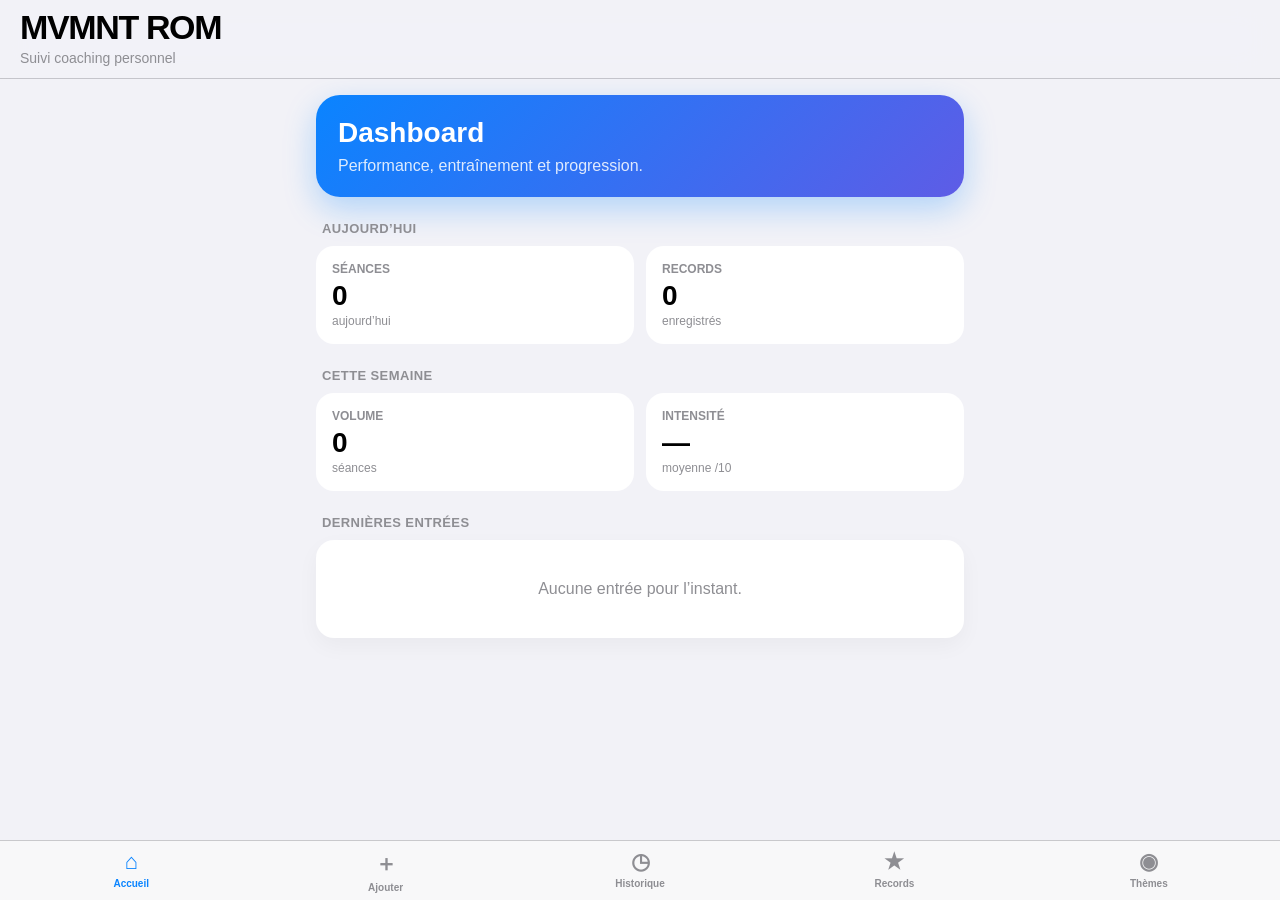
==== index.html @ 46dac0cb "ok" ====
<!DOCTYPE html>
<html lang="fr">
<head>
<meta charset="UTF-8">
<title>MVMNT ROM</title>
<meta name="viewport" content="width=device-width, initial-scale=1, maximum-scale=1, viewport-fit=cover">
<meta name="apple-mobile-web-app-capable" content="yes">
<meta name="mobile-web-app-capable" content="yes">
<meta name="apple-mobile-web-app-status-bar-style" content="black-translucent">
<meta name="apple-mobile-web-app-title" content="MVMNT ROM">
<meta name="theme-color" content="#000000">
<link rel="apple-touch-icon" href="icon-180.png">
<link rel="manifest" href="manifest.json">

<style>
:root{
  --bg:#F2F2F7;
  --card:#FFFFFF;
  --text:#000000;
  --text2:#6C6C70;
  --text3:#8E8E93;
  --sep:rgba(60,60,67,.25);
  --blue:#0A84FF;
  --red:#FF375F;
  --green:#30D158;
  --gold:#FFB300;
  --purple:#AF52DE;
  --orange:#FF9500;
  --tab:rgba(249,249,249,.88);
}
@media(prefers-color-scheme:dark){
  :root{
    --bg:#000000;
    --card:#1C1C1E;
    --text:#FFFFFF;
    --text2:#AEAEB2;
    --text3:#8E8E93;
    --sep:rgba(84,84,88,.6);
    --tab:rgba(28,28,30,.88);
  }
}
*{box-sizing:border-box;-webkit-tap-highlight-color:transparent}
body{
  margin:0;
  background:var(--bg);
  color:var(--text);
  font-family:-apple-system,BlinkMacSystemFont,"SF Pro Text","Helvetica Neue",Arial,sans-serif;
  padding-bottom:calc(78px + env(safe-area-inset-bottom));
}
.navbar{
  position:sticky;
  top:0;
  z-index:10;
  backdrop-filter:saturate(180%) blur(20px);
  background:rgba(242,242,247,.82);
  padding:calc(env(safe-area-inset-top) + 8px) 20px 12px;
  border-bottom:.5px solid var(--sep);
}
@media(prefers-color-scheme:dark){
  .navbar{background:rgba(0,0,0,.82)}
}
.navbar h1{
  margin:0;
  font-size:34px;
  font-weight:900;
  letter-spacing:-.04em;
}
.navbar p{
  margin:3px 0 0;
  color:var(--text3);
  font-size:14px;
}
.page{
  display:none;
  max-width:680px;
  margin:0 auto;
  padding:16px;
}
.page.active{display:block}
.section-title{
  margin:24px 6px 10px;
  color:var(--text3);
  font-size:13px;
  font-weight:700;
  text-transform:uppercase;
  letter-spacing:.03em;
}
.card{
  background:var(--card);
  border-radius:18px;
  padding:16px;
  box-shadow:0 8px 22px rgba(0,0,0,.04);
}
.grid-2{
  display:grid;
  grid-template-columns:1fr 1fr;
  gap:12px;
}
.stat-card{
  background:var(--card);
  border-radius:18px;
  padding:16px;
}
.stat-label{
  color:var(--text3);
  font-size:12px;
  font-weight:700;
  text-transform:uppercase;
}
.stat-value{
  font-size:28px;
  font-weight:900;
  margin-top:4px;
}
.stat-sub{
  color:var(--text3);
  font-size:12px;
  margin-top:2px;
}
.big-card{
  background:linear-gradient(135deg,#0A84FF,#5E5CE6);
  color:white;
  border-radius:24px;
  padding:22px;
  box-shadow:0 12px 32px rgba(10,132,255,.28);
}
.big-card h2{
  margin:0;
  font-size:28px;
}
.big-card p{
  margin:8px 0 0;
  opacity:.85;
}
.btn{
  width:100%;
  border:none;
  border-radius:16px;
  background:var(--blue);
  color:white;
  padding:15px;
  font-size:17px;
  font-weight:800;
  margin-top:12px;
}
.btn.secondary{
  background:rgba(142,142,147,.18);
  color:var(--text);
}
.input, select, textarea{
  width:100%;
  border:none;
  background:rgba(142,142,147,.14);
  color:var(--text);
  border-radius:14px;
  padding:14px;
  font-size:16px;
  font-family:inherit;
}
textarea{min-height:90px;resize:none}
label{
  display:block;
  margin:14px 0 7px;
  color:var(--text2);
  font-size:14px;
  font-weight:700;
}
.row{
  display:flex;
  align-items:center;
  gap:12px;
  padding:14px 0;
  border-bottom:.5px solid var(--sep);
}
.row:last-child{border-bottom:none}
.icon{
  width:38px;
  height:38px;
  border-radius:12px;
  display:flex;
  align-items:center;
  justify-content:center;
  font-size:21px;
  flex:0 0 38px;
}
.icon.sprint{background:rgba(255,55,95,.15)}
.icon.force{background:rgba(175,82,222,.15)}
.icon.endurance{background:rgba(48,209,88,.15)}
.icon.mobility{background:rgba(255,149,0,.15)}
.icon.note{background:rgba(10,132,255,.15)}
.row-main{flex:1;min-width:0}
.row-title{font-weight:800;font-size:16px}
.row-sub{color:var(--text3);font-size:13px;margin-top:2px}
.badge{
  display:inline-block;
  border-radius:999px;
  padding:4px 8px;
  background:rgba(255,179,0,.18);
  color:var(--gold);
  font-size:11px;
  font-weight:900;
}
.tabbar{
  position:fixed;
  left:0;right:0;bottom:0;
  z-index:20;
  display:flex;
  justify-content:space-around;
  backdrop-filter:saturate(180%) blur(20px);
  background:var(--tab);
  border-top:.5px solid var(--sep);
  padding:7px 4px calc(6px + env(safe-area-inset-bottom));
}
.tab{
  flex:1;
  border:none;
  background:none;
  color:var(--text3);
  font-family:inherit;
  font-size:10px;
  font-weight:700;
  display:flex;
  flex-direction:column;
  align-items:center;
  gap:3px;
}
.tab b{font-size:22px;font-weight:700}
.tab.active{color:var(--blue)}
.empty{
  color:var(--text3);
  text-align:center;
  padding:24px;
}
</style>
</head>

<body>

<div class="navbar">
  <h1 id="pageTitle">MVMNT ROM</h1>
  <p id="pageSubtitle">Suivi coaching personnel</p>
</div>

<div class="page active" id="page-dashboard">
  <div class="big-card">
    <h2>Dashboard</h2>
    <p>Performance, entraînement et progression.</p>
  </div>

  <div class="section-title">Aujourd’hui</div>
  <div class="grid-2">
    <div class="stat-card">
      <div class="stat-label">Séances</div>
      <div class="stat-value" id="todaySessions">0</div>
      <div class="stat-sub">aujourd’hui</div>
    </div>
    <div class="stat-card">
      <div class="stat-label">Records</div>
      <div class="stat-value" id="totalRecords">0</div>
      <div class="stat-sub">enregistrés</div>
    </div>
  </div>

  <div class="section-title">Cette semaine</div>
  <div class="grid-2">
    <div class="stat-card">
      <div class="stat-label">Volume</div>
      <div class="stat-value" id="weekSessions">0</div>
      <div class="stat-sub">séances</div>
    </div>
    <div class="stat-card">
      <div class="stat-label">Intensité</div>
      <div class="stat-value" id="avgIntensity">—</div>
      <div class="stat-sub">moyenne /10</div>
    </div>
  </div>

  <div class="section-title">Dernières entrées</div>
  <div class="card" id="recentList"></div>
</div>
<div class="page" id="page-add">
  <div class="section-title">Nouvelle entrée</div>

  <div class="card">
    <label>Type</label>
    <select id="entryType">
      <option value="seance">Séance d’entraînement</option>
      <option value="record">Performance / Record</option>
      <option value="note">Note coaching</option>
    </select>

    <label>Thème</label>
    <select id="entryTheme">
      <option value="sprint">Sprint</option>
      <option value="force">Force</option>
      <option value="endurance">Endurance</option>
      <option value="mobility">Mobilité</option>
      <option value="note">Général</option>
    </select>

    <label>Titre</label>
    <input class="input" id="entryTitle" placeholder="Ex : Départ 3 x 30 m">

    <label>Performance / données</label>
    <input class="input" id="entryValue" placeholder="Ex : 4.12 sur 30 m / RPE 8">

    <label>Intensité /10</label>
    <select id="entryIntensity">
      <option value="">Non renseigné</option>
      <option>1</option><option>2</option><option>3</option><option>4</option><option>5</option>
      <option>6</option><option>7</option><option>8</option><option>9</option><option>10</option>
    </select>

    <label>Notes</label>
    <textarea id="entryNotes" placeholder="Sensations, contexte, consignes, observations..."></textarea>

    <button class="btn" onclick="saveEntry()">Enregistrer</button>
    <button class="btn secondary" onclick="clearForm()">Effacer</button>
  </div>
</div>

<div class="page" id="page-history">
  <div class="section-title">Historique</div>
  <div class="card" id="historyList"></div>
</div>

<div class="page" id="page-records">
  <div class="section-title">Records & performances</div>
  <div class="card" id="recordsList"></div>
</div>

<div class="page" id="page-themes">
  <div class="section-title">Analyse par thème</div>

  <div class="grid-2">
    <div class="stat-card">
      <div class="stat-label">Sprint</div>
      <div class="stat-value" id="themeSprint">0</div>
      <div class="stat-sub">entrées</div>
    </div>
    <div class="stat-card">
      <div class="stat-label">Force</div>
      <div class="stat-value" id="themeForce">0</div>
      <div class="stat-sub">entrées</div>
    </div>
    <div class="stat-card">
      <div class="stat-label">Endurance</div>
      <div class="stat-value" id="themeEndurance">0</div>
      <div class="stat-sub">entrées</div>
    </div>
    <div class="stat-card">
      <div class="stat-label">Mobilité</div>
      <div class="stat-value" id="themeMobility">0</div>
      <div class="stat-sub">entrées</div>
    </div>
  </div>

  <div class="section-title">Dernières notes</div>
  <div class="card" id="notesList"></div>
</div>

<div class="tabbar">
  <button class="tab active" data-page="dashboard">
    <b>⌂</b><span>Accueil</span>
  </button>
  <button class="tab" data-page="add">
    <b>＋</b><span>Ajouter</span>
  </button>
  <button class="tab" data-page="history">
    <b>◷</b><span>Historique</span>
  </button>
  <button class="tab" data-page="records">
    <b>★</b><span>Records</span>
  </button>
  <button class="tab" data-page="themes">
    <b>◉</b><span>Thèmes</span>
  </button>
</div>
<script>
let entries = JSON.parse(localStorage.getItem("mvmnt_rom_entries")) || [];

const THEME_LABELS = {
  sprint: "Sprint",
  force: "Force",
  endurance: "Endurance",
  mobility: "Mobilité",
  note: "Général"
};

const THEME_ICONS = {
  sprint: "⚡",
  force: "🏋️",
  endurance: "❤️",
  mobility: "🧘",
  note: "📝"
};

function todayKey(date){
  return new Date(date).toDateString();
}

function isToday(date){
  return todayKey(date) === new Date().toDateString();
}

function isThisWeek(date){
  const d = new Date(date);
  const now = new Date();
  const weekAgo = new Date();
  weekAgo.setDate(now.getDate() - 7);
  return d >= weekAgo && d <= now;
}

function saveEntry(){
  const type = document.getElementById("entryType").value;
  const theme = document.getElementById("entryTheme").value;
  const title = document.getElementById("entryTitle").value.trim();
  const value = document.getElementById("entryValue").value.trim();
  const intensity = document.getElementById("entryIntensity").value;
  const notes = document.getElementById("entryNotes").value.trim();

  if(!title){
    alert("Ajoute un titre.");
    return;
  }

  const entry = {
    id: Date.now(),
    date: new Date().toISOString(),
    type,
    theme,
    title,
    value,
    intensity,
    notes
  };

  entries.unshift(entry);
  persist();
  clearForm();
  renderAll();
  goTo("dashboard");
}

function clearForm(){
  document.getElementById("entryTitle").value = "";
  document.getElementById("entryValue").value = "";
  document.getElementById("entryIntensity").value = "";
  document.getElementById("entryNotes").value = "";
}

function deleteEntry(id){
  if(!confirm("Supprimer cette entrée ?")) return;
  entries = entries.filter(e => e.id !== id);
  persist();
  renderAll();
}

function persist(){
  localStorage.setItem("mvmnt_rom_entries", JSON.stringify(entries));
}

function row(entry){
  const date = new Date(entry.date).toLocaleDateString("fr-FR", {
    day:"2-digit", month:"2-digit", year:"2-digit"
  });

  const badge = entry.type === "record" ? `<span class="badge">RECORD</span>` : "";

  return `
    <div class="row">
      <div class="icon ${entry.theme}">
        ${THEME_ICONS[entry.theme] || "📝"}
      </div>
      <div class="row-main">
        <div class="row-title">${entry.title} ${badge}</div>
        <div class="row-sub">
          ${date} · ${THEME_LABELS[entry.theme] || "Général"}
          ${entry.value ? " · " + entry.value : ""}
          ${entry.intensity ? " · Intensité " + entry.intensity + "/10" : ""}
        </div>
        ${entry.notes ? `<div class="row-sub">${entry.notes}</div>` : ""}
      </div>
      <button onclick="deleteEntry(${entry.id})" style="border:none;background:none;color:#FF375F;font-size:18px;">×</button>
    </div>
  `;
}

function renderDashboard(){
  const today = entries.filter(e => isToday(e.date));
  const week = entries.filter(e => isThisWeek(e.date));
  const records = entries.filter(e => e.type === "record");

  document.getElementById("todaySessions").textContent =
    today.filter(e => e.type === "seance").length;

  document.getElementById("totalRecords").textContent =
    records.length;

  document.getElementById("weekSessions").textContent =
    week.filter(e => e.type === "seance").length;

  const intensities = week
    .map(e => Number(e.intensity))
    .filter(n => !isNaN(n) && n > 0);

  document.getElementById("avgIntensity").textContent =
    intensities.length
      ? (intensities.reduce((a,b)=>a+b,0) / intensities.length).toFixed(1)
      : "—";

  document.getElementById("recentList").innerHTML =
    entries.slice(0,5).map(row).join("") || `<div class="empty">Aucune entrée pour l’instant.</div>`;
}

function renderHistory(){
  document.getElementById("historyList").innerHTML =
    entries.map(row).join("") || `<div class="empty">Aucun historique.</div>`;
}

function renderRecords(){
  const records = entries.filter(e => e.type === "record");
  document.getElementById("recordsList").innerHTML =
    records.map(row).join("") || `<div class="empty">Aucun record enregistré.</div>`;
}

function renderThemes(){
  document.getElementById("themeSprint").textContent =
    entries.filter(e => e.theme === "sprint").length;

  document.getElementById("themeForce").textContent =
    entries.filter(e => e.theme === "force").length;

  document.getElementById("themeEndurance").textContent =
    entries.filter(e => e.theme === "endurance").length;

  document.getElementById("themeMobility").textContent =
    entries.filter(e => e.theme === "mobility").length;

  document.getElementById("notesList").innerHTML =
    entries.filter(e => e.type === "note").slice(0,8).map(row).join("") ||
    `<div class="empty">Aucune note coaching.</div>`;
}

function renderAll(){
  renderDashboard();
  renderHistory();
  renderRecords();
  renderThemes();
}

function goTo(page){
  document.querySelectorAll(".page").forEach(p => p.classList.remove("active"));
  document.getElementById("page-" + page).classList.add("active");

  document.querySelectorAll(".tab").forEach(t => t.classList.remove("active"));
  document.querySelector(`.tab[data-page="${page}"]`).classList.add("active");

  const titles = {
    dashboard:["MVMNT ROM","Suivi coaching personnel"],
    add:["Ajouter","Nouvelle séance ou performance"],
    history:["Historique","Toutes tes entrées"],
    records:["Records","Performances importantes"],
    themes:["Thèmes","Analyse par domaine"]
  };

  document.getElementById("pageTitle").textContent = titles[page][0];
  document.getElementById("pageSubtitle").textContent = titles[page][1];

  window.scrollTo(0,0);
}

document.querySelectorAll(".tab").forEach(tab=>{
  tab.addEventListener("click",()=>goTo(tab.dataset.page));
});

renderAll();

if("serviceWorker" in navigator){
  window.addEventListener("load",()=>{
    navigator.serviceWorker.register("service-worker.js").catch(()=>{});
  });
}
</script>
</body>
</html>
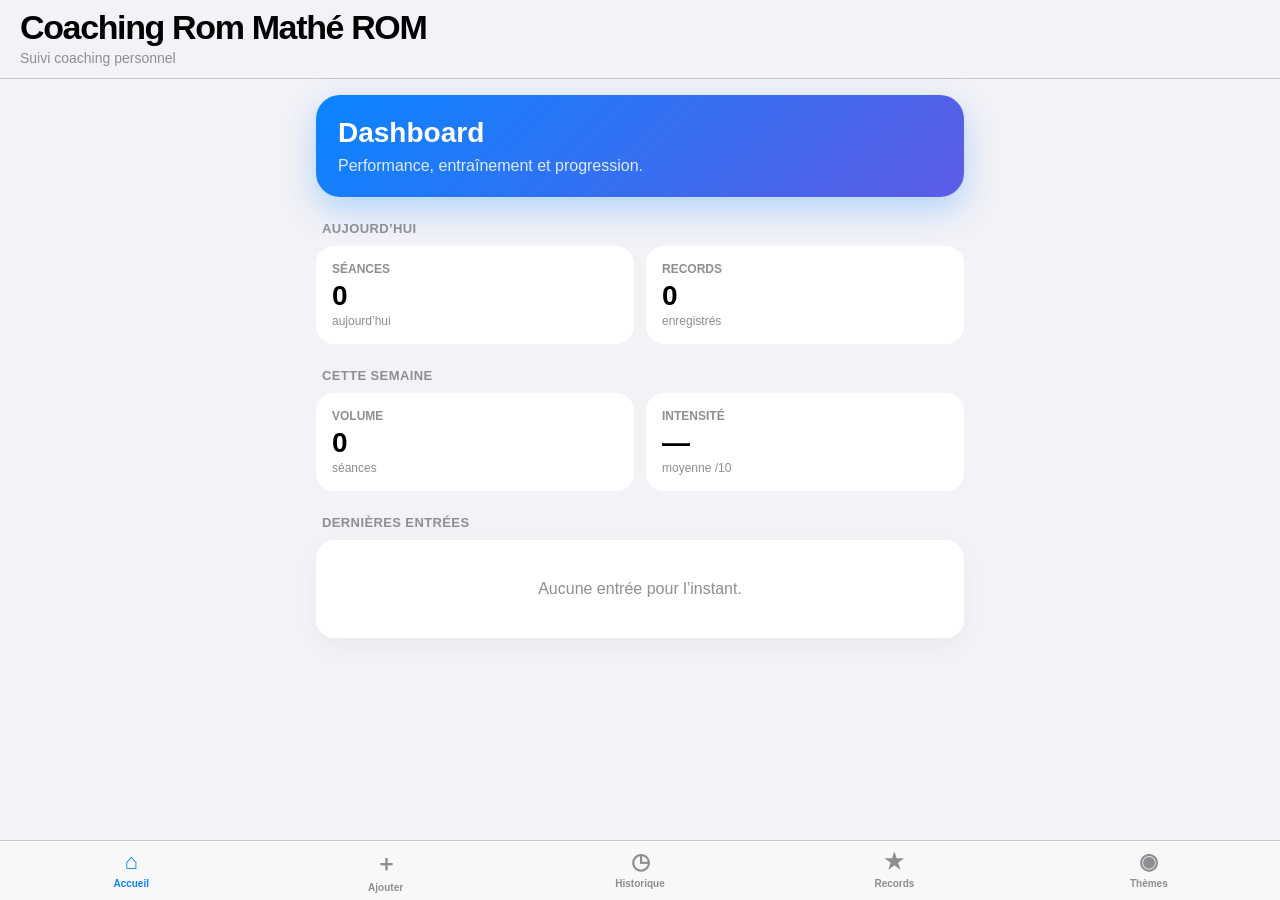
==== commit 83786ead: "yo" ====
--- a/index.html
+++ b/index.html
@@ -2,14 +2,14 @@
 <html lang="fr">
 <head>
 <meta charset="UTF-8">
-<title>MVMNT ROM</title>
+<title>Coaching Rom Mathé ROM</title>
 <meta name="viewport" content="width=device-width, initial-scale=1, maximum-scale=1, viewport-fit=cover">
 <meta name="apple-mobile-web-app-capable" content="yes">
 <meta name="mobile-web-app-capable" content="yes">
 <meta name="apple-mobile-web-app-status-bar-style" content="black-translucent">
-<meta name="apple-mobile-web-app-title" content="MVMNT ROM">
+<meta name="apple-mobile-web-app-title" content="Coaching Rom Mathé ROM">
 <meta name="theme-color" content="#000000">
-<link rel="apple-touch-icon" href="icon-180.png">
+<link rel="apple-touch-icon" href="assets/logo-Coaching Rom Mathé.png">
 <link rel="manifest" href="manifest.json">
 
 <style>
@@ -237,7 +237,7 @@
 <body>
 
 <div class="navbar">
-  <h1 id="pageTitle">MVMNT ROM</h1>
+  <h1 id="pageTitle">Coaching Rom Mathé ROM</h1>
   <p id="pageSubtitle">Suivi coaching personnel</p>
 </div>
 
@@ -377,7 +377,7 @@
   </button>
 </div>
 <script>
-let entries = JSON.parse(localStorage.getItem("mvmnt_rom_entries")) || [];
+let entries = JSON.parse(localStorage.getItem("Coaching Rom Mathé_rom_entries")) || [];
 
 const THEME_LABELS = {
   sprint: "Sprint",
@@ -457,7 +457,7 @@
 }
 
 function persist(){
-  localStorage.setItem("mvmnt_rom_entries", JSON.stringify(entries));
+  localStorage.setItem("Coaching Rom Mathé_rom_entries", JSON.stringify(entries));
 }
 
 function row(entry){
@@ -557,7 +557,7 @@
   document.querySelector(`.tab[data-page="${page}"]`).classList.add("active");
 
   const titles = {
-    dashboard:["MVMNT ROM","Suivi coaching personnel"],
+    dashboard:["Coaching Rom Mathé ROM","Suivi coaching personnel"],
     add:["Ajouter","Nouvelle séance ou performance"],
     history:["Historique","Toutes tes entrées"],
     records:["Records","Performances importantes"],
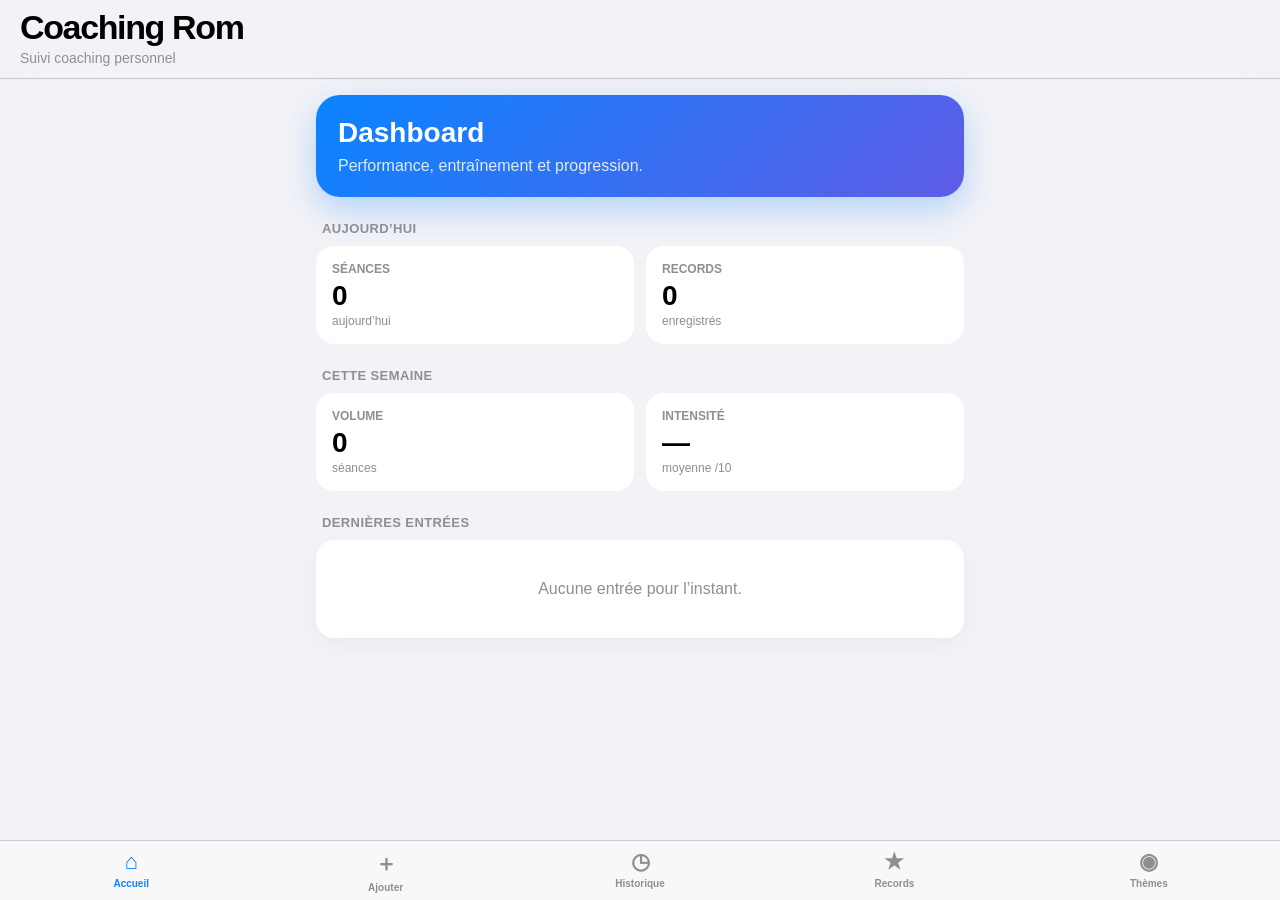
==== commit eda4624e: "yo" ====
--- a/index.html
+++ b/index.html
@@ -2,12 +2,12 @@
 <html lang="fr">
 <head>
 <meta charset="UTF-8">
-<title>Coaching Rom Mathé ROM</title>
+<title>Coaching Rom</title>
 <meta name="viewport" content="width=device-width, initial-scale=1, maximum-scale=1, viewport-fit=cover">
 <meta name="apple-mobile-web-app-capable" content="yes">
 <meta name="mobile-web-app-capable" content="yes">
 <meta name="apple-mobile-web-app-status-bar-style" content="black-translucent">
-<meta name="apple-mobile-web-app-title" content="Coaching Rom Mathé ROM">
+<meta name="apple-mobile-web-app-title" content="Coaching Rom">
 <meta name="theme-color" content="#000000">
 <link rel="apple-touch-icon" href="assets/logo-Coaching Rom Mathé.png">
 <link rel="manifest" href="manifest.json">
@@ -237,7 +237,7 @@
 <body>
 
 <div class="navbar">
-  <h1 id="pageTitle">Coaching Rom Mathé ROM</h1>
+  <h1 id="pageTitle">Coaching Rom</h1>
   <p id="pageSubtitle">Suivi coaching personnel</p>
 </div>
 
@@ -557,7 +557,7 @@
   document.querySelector(`.tab[data-page="${page}"]`).classList.add("active");
 
   const titles = {
-    dashboard:["Coaching Rom Mathé ROM","Suivi coaching personnel"],
+    dashboard:["Coaching Rom","Suivi coaching personnel"],
     add:["Ajouter","Nouvelle séance ou performance"],
     history:["Historique","Toutes tes entrées"],
     records:["Records","Performances importantes"],
